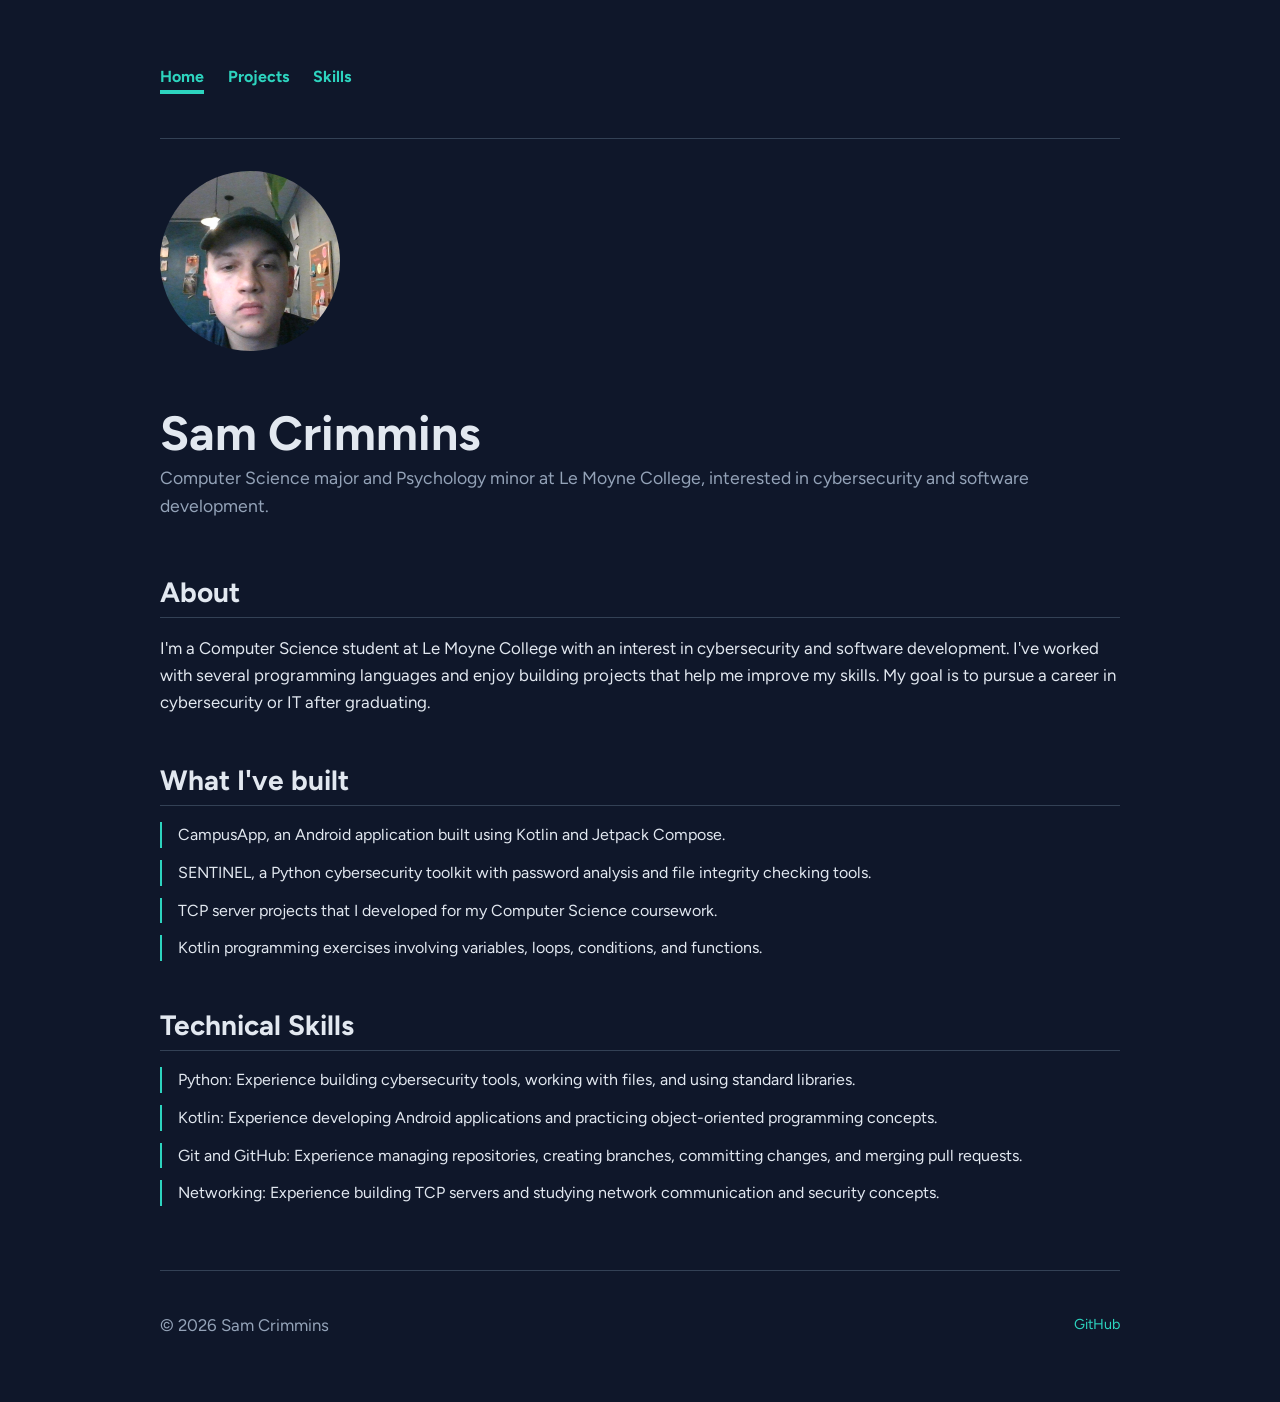
==== index.html @ 584e797f "Lab 14 done" ====
<!DOCTYPE html>
<html lang="en">

<head>
    <meta charset="UTF-8">
    <meta name="viewport" content="width=device-width, initial-scale=1.0">
    <title>Sam Crimmins</title>

    <!-- Class 12 · Step 1: a typeface I chose -->
    <link rel="preconnect" href="https://fonts.googleapis.com">
    <link rel="preconnect" href="https://fonts.gstatic.com" crossorigin>
    <link href="https://fonts.googleapis.com/css2?family=Figtree:wght@400;700&display=swap" rel="stylesheet">
    <link rel="stylesheet" href="styles.css">
</head>

<body>

    <!-- Lab 13 · Task 3: three-page navigation -->
    <nav>
        <ul>
            <li><a href="index.html" class="current">Home</a></li>
            <li><a href="projects.html">Projects</a></li>
            <li><a href="skills.html">Skills</a></li>
        </ul>
    </nav>

    <!-- Class 11 · Step 2: the page -->
    <!-- Lab 12 · Task 1: group the text so it stacks beside the photo -->
    <header>
        <img src="images/me.jpg" alt="Portrait of Sam Crimmins" class="portrait">

        <div>
            <h1>Sam Crimmins</h1>
            <p>Computer Science major and Psychology minor at Le Moyne College, interested in cybersecurity and software development.</p>
        </div>
    </header>

    <main>
        <section>
            <h2>About</h2>
            <p>I'm a Computer Science student at Le Moyne College with an interest in cybersecurity and software development. I've worked with several programming languages and enjoy building projects that help me improve my skills. My goal is to pursue a career in cybersecurity or IT after graduating.</p>
        </section>

        <section>
            <h2>What I've built</h2>
            <ul>
                <li>CampusApp, an Android application built using Kotlin and Jetpack Compose.</li>
                <li>SENTINEL, a Python cybersecurity toolkit with password analysis and file integrity checking tools.</li>
                <li>TCP server projects that I developed for my Computer Science coursework.</li>
                <li>Kotlin programming exercises involving variables, loops, conditions, and functions.</li>
            </ul>
        </section>

        <!-- Lab 11 · Task 2: technical skills section -->
        <section>
            <h2>Technical Skills</h2>
            <ul>
                <li>Python: Experience building cybersecurity tools, working with files, and using standard libraries.</li>
                <li>Kotlin: Experience developing Android applications and practicing object-oriented programming concepts.</li>
                <li>Git and GitHub: Experience managing repositories, creating branches, committing changes, and merging pull requests.</li>
                <li>Networking: Experience building TCP servers and studying network communication and security concepts.</li>
            </ul>
        </section>
    </main>

    <!-- Lab 12 · Task 3: two things in the footer -->
    <footer>
        <p>© 2026 Sam Crimmins</p>
        <a href="https://github.com/Trickster46123" target="_blank" rel="noopener">GitHub</a>
    </footer>

</body>
</html>
---- styles.css ----
/* Class 11 · Step 4: the basics */

/* Lab 11 · Task 5: my colors */
:root {
    --text: #e2e8f0;
    --text-muted: #94a3b8;
    --accent: #2dd4bf;
    --background: #0f172a;
    --border: #334155;
}

/* Lab 12 · Task 1: header side by side */
header {
    display: flex;
    align-items: center;
    gap: 1.5rem;
    flex-wrap: wrap;
}

body {
    font-family: "Figtree", system-ui, -apple-system, sans-serif;
    color: var(--text);
    background: var(--background);
    line-height: 1.6;
    max-width: 42rem;
    margin: 0 auto;
    padding: 3rem 1.5rem;
}

h1 {
    /* Class 12 · Step 2: my own scale */
    font-size: 3rem;
    line-height: 1.1;
    margin-bottom: 0.25rem;
}

header p {
    color: var(--text-muted);
    font-size: 1.1rem;
    margin-top: 0;
}

h2 {
    font-size: 1.75rem;
    line-height: 1.2;
    margin-top: 2.5rem;
    margin-bottom: 1rem;
    border-bottom: 1px solid var(--border);
    padding-bottom: 0.5rem;
}

p {
    font-size: 1.05rem;
    margin-bottom: 1rem;
}


/* Lab 12 · Task 3: footer */
/* Lab 14 · Task 4: footer stacks on narrow screens */
footer {
    margin-top: 4rem;
    color: var(--text-muted);
    font-size: 0.9rem;
    border-top: 1px solid var(--border);
    padding-top: 1.5rem;
    display: flex;
    flex-direction: column;
    gap: 0.5rem;
    align-items: center;
}


/* Lab 11 · Task 4: links */
a {
    color: var(--accent);
    text-decoration: none;
    border-bottom: 1px solid transparent;
}

a:hover {
    border-bottom-color: var(--accent);
}

/* Class 12 · Step 3: image styling */
.portrait {
    width: 180px;
    height: 180px;
    object-fit: cover;
    border-radius: 50%;
}

/* Class 12 · Step 4: spacing on purpose */
section {
    margin-bottom: 3rem;
}

/* Lab 12 · Task 2: list without bullets */
ul {
    list-style: none;
    padding-left: 0;
}

li {
    margin-bottom: 0.75rem;
    padding-left: 1rem;
    border-left: 2px solid var(--accent);
}

/* Lab 13: navigation styling */
nav {
    padding-bottom: 1rem;
    border-bottom: 1px solid var(--border);
    margin-bottom: 2rem;
}

nav a {
    font-weight: 700;
    padding-bottom: 0.25rem;
    border-bottom: 4px solid transparent;
}

nav a:hover,
nav a.current {
    border-bottom-color: var(--accent);
}

nav a:focus-visible {
    outline: 2px solid var(--accent);
    outline-offset: 4px;
}

/* Lab 14 · Task 1: navigation stacks on narrow screens */
nav ul {
    display: flex;
    flex-direction: column;
    gap: 0.5rem;
    list-style: none;
    padding-left: 0;
    margin-bottom: 2rem;
}

nav li {
    margin-bottom: 0;
    padding-left: 0;
    border-left: none;
}

/* Class 14 · Step 3: stack by default */
.cards {
    display: flex;
    flex-direction: column;
    gap: 1.5rem;
}
/* Class 14 · Step 2: card styling */
.card {
    flex: 1;
    padding: 1.5rem;
    border: 1px solid var(--border);
    border-radius: 8px;
}

/* Class 14 · Step 3 and Lab 14 · Tasks 1 and 4 */
@media (min-width: 40rem) {
    .cards {
        flex-direction: row;
    }

    nav ul {
        flex-direction: row;
        gap: 1.5rem;
    }

    footer {
        flex-direction: row;
        justify-content: space-between;
    }
}

/* Lab 14 · Task 6: wider layout on large screens */
@media (min-width: 64rem) {
    body {
        max-width: 60rem;
    }
}
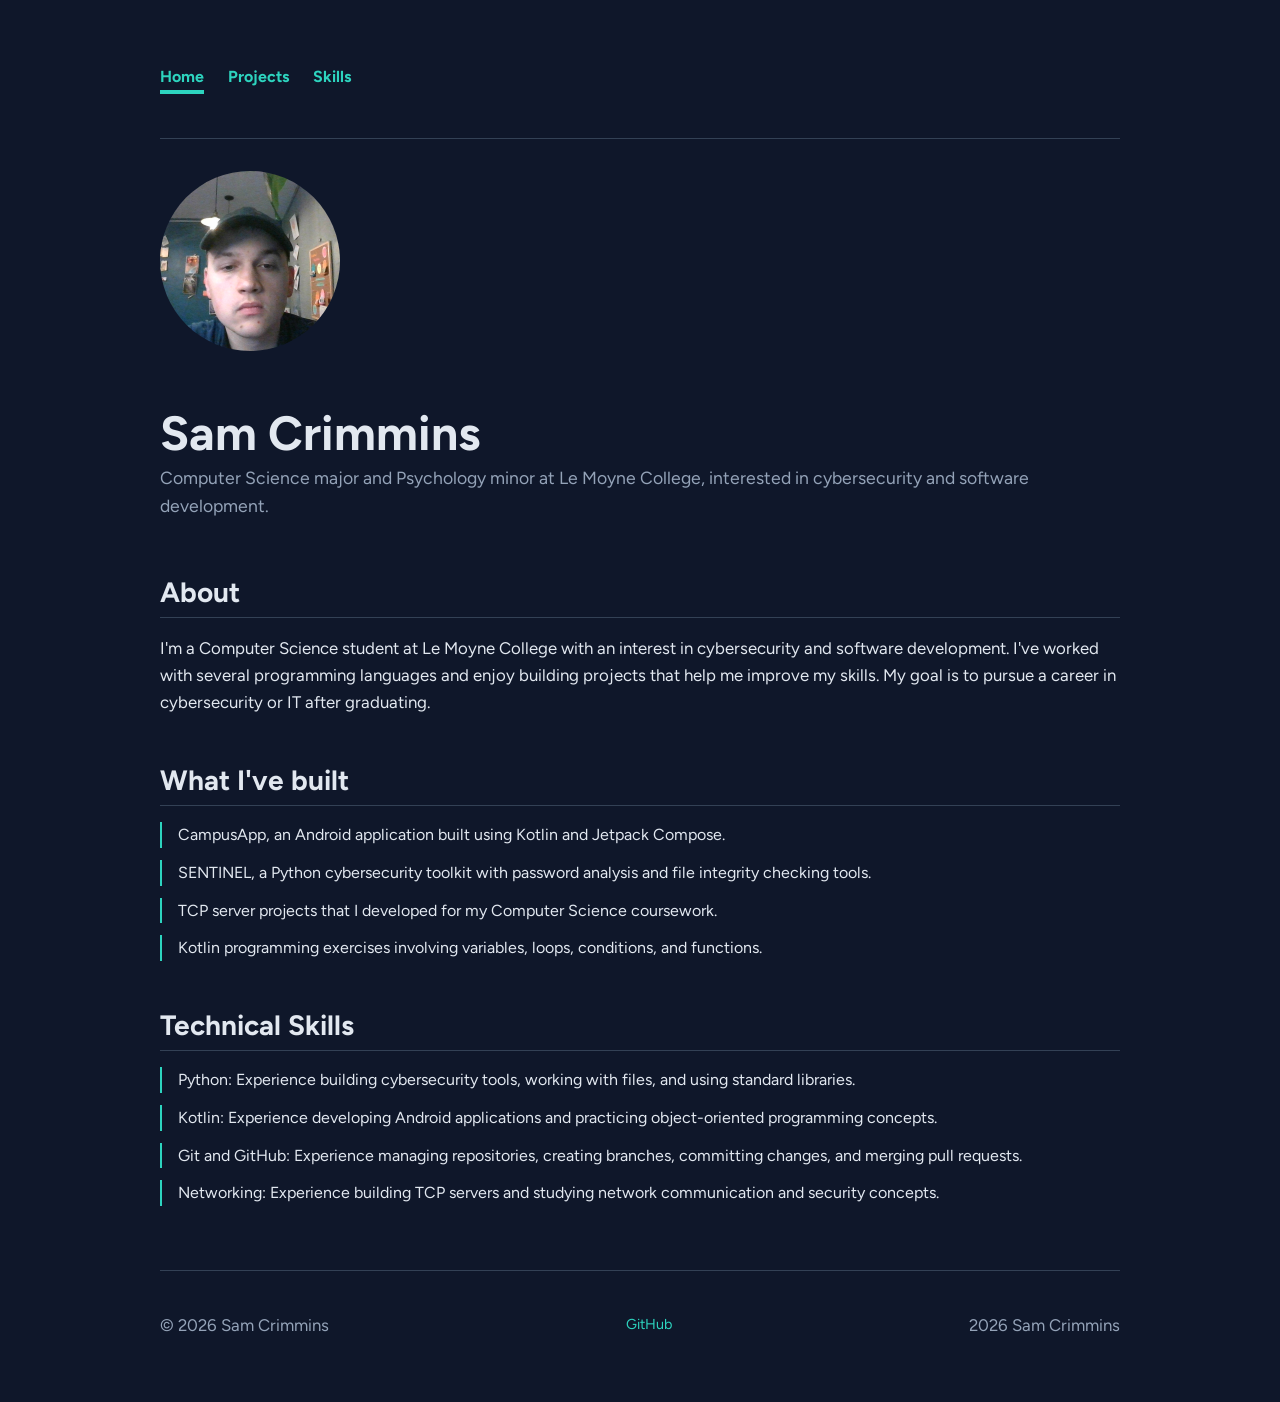
==== commit 34d95e5d: "S15 done" ====
--- a/index.html
+++ b/index.html
@@ -12,6 +12,8 @@
     <link rel="preconnect" href="https://fonts.gstatic.com" crossorigin>
     <link href="https://fonts.googleapis.com/css2?family=Figtree:wght@400;700&display=swap" rel="stylesheet">
     <link rel="stylesheet" href="styles.css">
+    <!-- Class 15: Step 2: my third file -->
+    <script src="script.js" defer ></script>
 </head>
 
 <body>
@@ -60,7 +62,6 @@
                 <li>Kotlin: Experience developing Android applications and practicing object-oriented programming concepts.</li>
                 <li>Git and GitHub: Experience managing repositories, creating branches, committing changes, and merging pull requests.</li>
                 <li>Networking: Experience building TCP servers and studying network communication and security concepts.</li>
-            </ul>
         </section>
     </main>
 
@@ -68,6 +69,8 @@
     <footer>
         <p>© 2026 Sam Crimmins</p>
         <a href="https://github.com/Trickster46123" target="_blank" rel="noopener">GitHub</a>
+        <!-- Class 15: Step 2: the year, written by JavaScript-->
+        <p><span id="year"></span> Sam Crimmins</p>
     </footer>
 
 </body>
--- a/styles.css
+++ b/styles.css
@@ -182,4 +182,12 @@
     body {
         max-width: 60rem;
     }
+}
+
+body.dark {
+    --text: white;
+    --text-muted: silver;
+    --accent: skyblue;
+    --background: black;
+    --border: dimgray;
 }
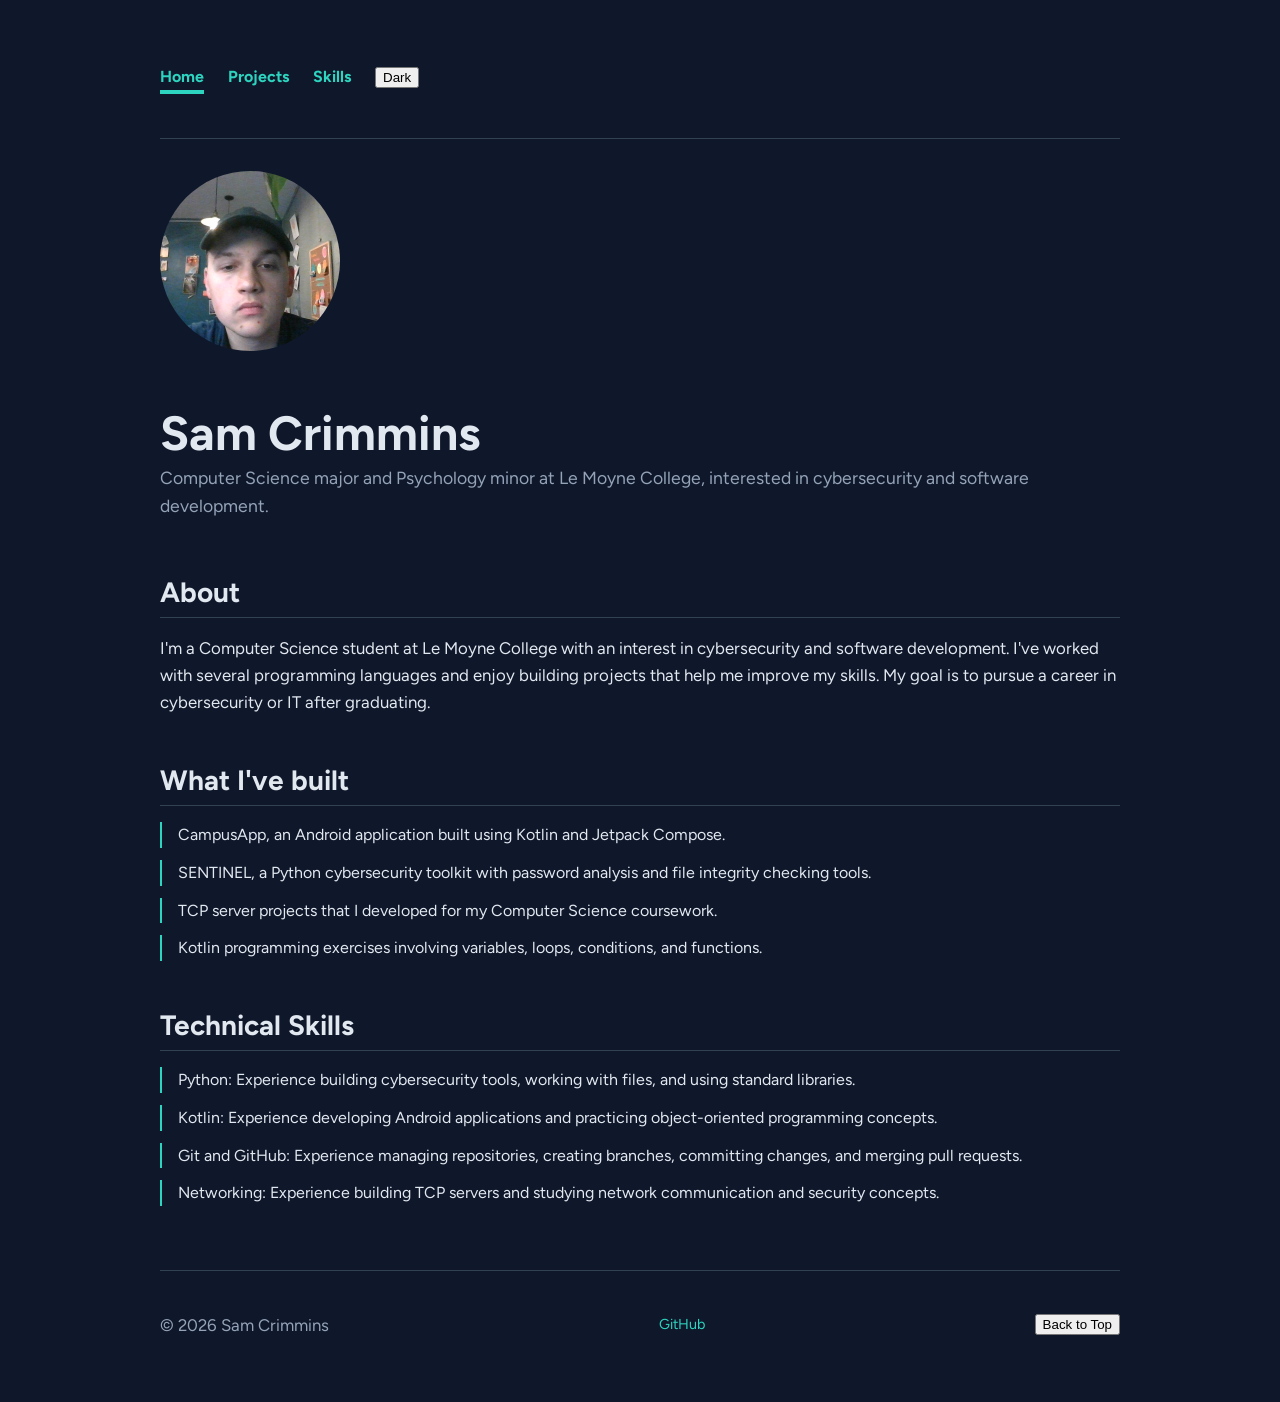
==== commit 42a53cf9: "Lab 15 done" ====
--- a/index.html
+++ b/index.html
@@ -19,13 +19,16 @@
 <body>
 
     <!-- Lab 13 · Task 3: three-page navigation -->
-    <nav>
-        <ul>
-            <li><a href="index.html" class="current">Home</a></li>
-            <li><a href="projects.html">Projects</a></li>
-            <li><a href="skills.html">Skills</a></li>
-        </ul>
-    </nav>
+<nav>
+    <ul>
+        <li><a href="index.html" class="current">Home</a></li>
+        <li><a href="projects.html">Projects</a></li>
+        <li><a href="skills.html">Skills</a></li>
+
+        <!-- Class 15 · Step 3: the theme button -->
+        <li><button id="theme-toggle" type="button">Dark</button></li>
+    </ul>
+</nav>
 
     <!-- Class 11 · Step 2: the page -->
     <!-- Lab 12 · Task 1: group the text so it stacks beside the photo -->
@@ -62,16 +65,20 @@
                 <li>Kotlin: Experience developing Android applications and practicing object-oriented programming concepts.</li>
                 <li>Git and GitHub: Experience managing repositories, creating branches, committing changes, and merging pull requests.</li>
                 <li>Networking: Experience building TCP servers and studying network communication and security concepts.</li>
+            </ul>
         </section>
     </main>
 
-    <!-- Lab 12 · Task 3: two things in the footer -->
-    <footer>
-        <p>© 2026 Sam Crimmins</p>
-        <a href="https://github.com/Trickster46123" target="_blank" rel="noopener">GitHub</a>
-        <!-- Class 15: Step 2: the year, written by JavaScript-->
-        <p><span id="year"></span> Sam Crimmins</p>
-    </footer>
+<!-- Lab 12 · Task 3: two things in the footer -->
+<footer>
+    <!-- Class 15 · Step 2: the year, written by JavaScript -->
+    <p>&copy; <span id="year"></span> Sam Crimmins</p>
+
+    <a href="https://github.com/Trickster46123" target="_blank" rel="noopener">GitHub</a>
+
+    <!-- Lab 15 · Task 5: back-to-top button -->
+    <button id="back-to-top" type="button">Back to Top</button>
+</footer>
 
 </body>
 </html>
--- a/styles.css
+++ b/styles.css
@@ -186,8 +186,8 @@
 
 body.dark {
     --text: white;
-    --text-muted: silver;
+    --text-muted: lightgray;
     --accent: skyblue;
     --background: black;
     --border: dimgray;
-}+}
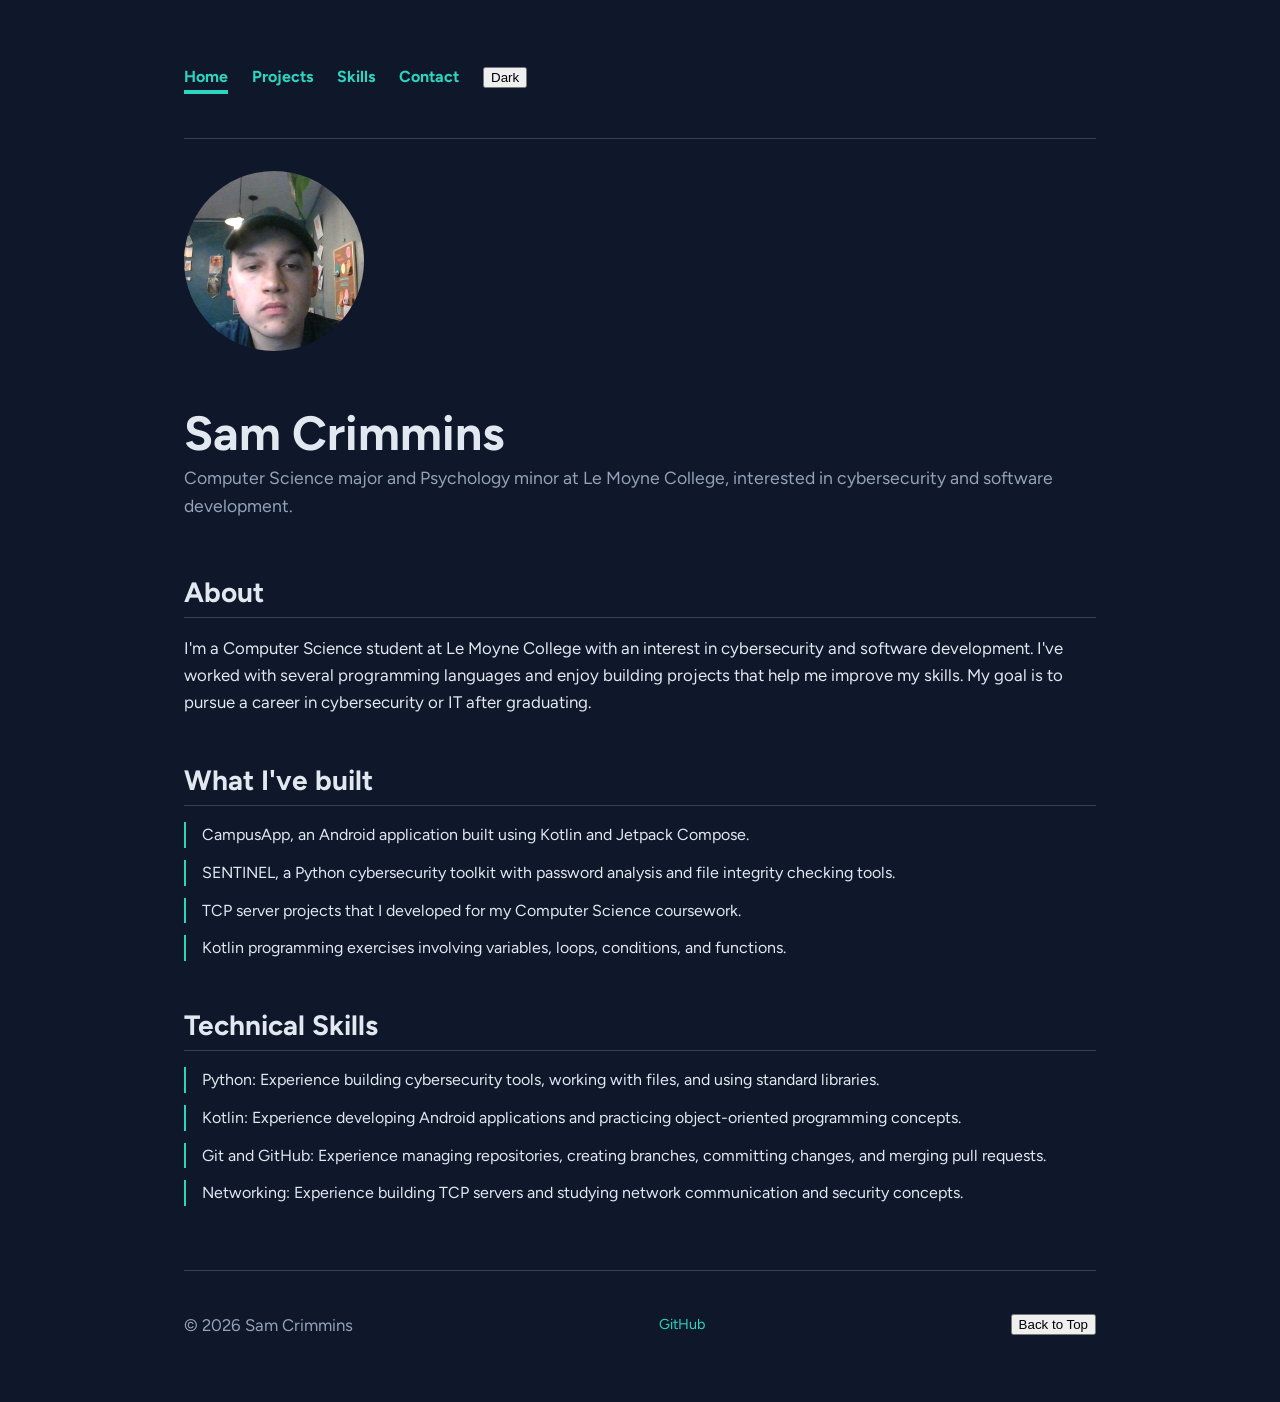
==== commit 6f6c7937: "S16 Done" ====
--- a/index.html
+++ b/index.html
@@ -24,6 +24,9 @@
         <li><a href="index.html" class="current">Home</a></li>
         <li><a href="projects.html">Projects</a></li>
         <li><a href="skills.html">Skills</a></li>
+             <!-- Class 16: Step 1: the contact Link -->
+        <li><a href="contact.html">Contact</a></li>
+
 
         <!-- Class 15 · Step 3: the theme button -->
         <li><button id="theme-toggle" type="button">Dark</button></li>
--- a/styles.css
+++ b/styles.css
@@ -1,4 +1,7 @@
-
+/* Class 16: Step 3: padding counts inside width, */
+    * { 
+    box-sizing: border-box;
+}
 /* Class 11 · Step 4: the basics */
 
 /* Lab 11 · Task 5: my colors */
@@ -191,3 +194,41 @@
     --background: black;
     --border: dimgray;
 }
+
+/* Class 16: Step 3: the form */
+form label { 
+    display:block;
+    font-weight: 700;
+    margin-bottom: 0.25rem;
+}
+
+form input, form textarea {
+    font-family: inherit;
+    width: 100%;
+    padding: 0.5rem;
+    border: 1px solid var(--background);
+    border-radius: 6px;
+    background: var(--background);
+    color: var(--text);
+}
+
+form input:focus, form textarea:focus {
+    outline: 2px solid var(--accent);
+    outline-offset: 5px;
+}
+
+form button { 
+    font: inherit;
+    font-weight: 700;
+    color: var(--background);
+    background: var(--accent);
+    border: none;
+    border-radius: 6px;
+    padding: 0.6rem;
+    cursor: pointer;
+}
+
+#form-status {
+   font-weight: 700;
+   color: var(--text);
+}
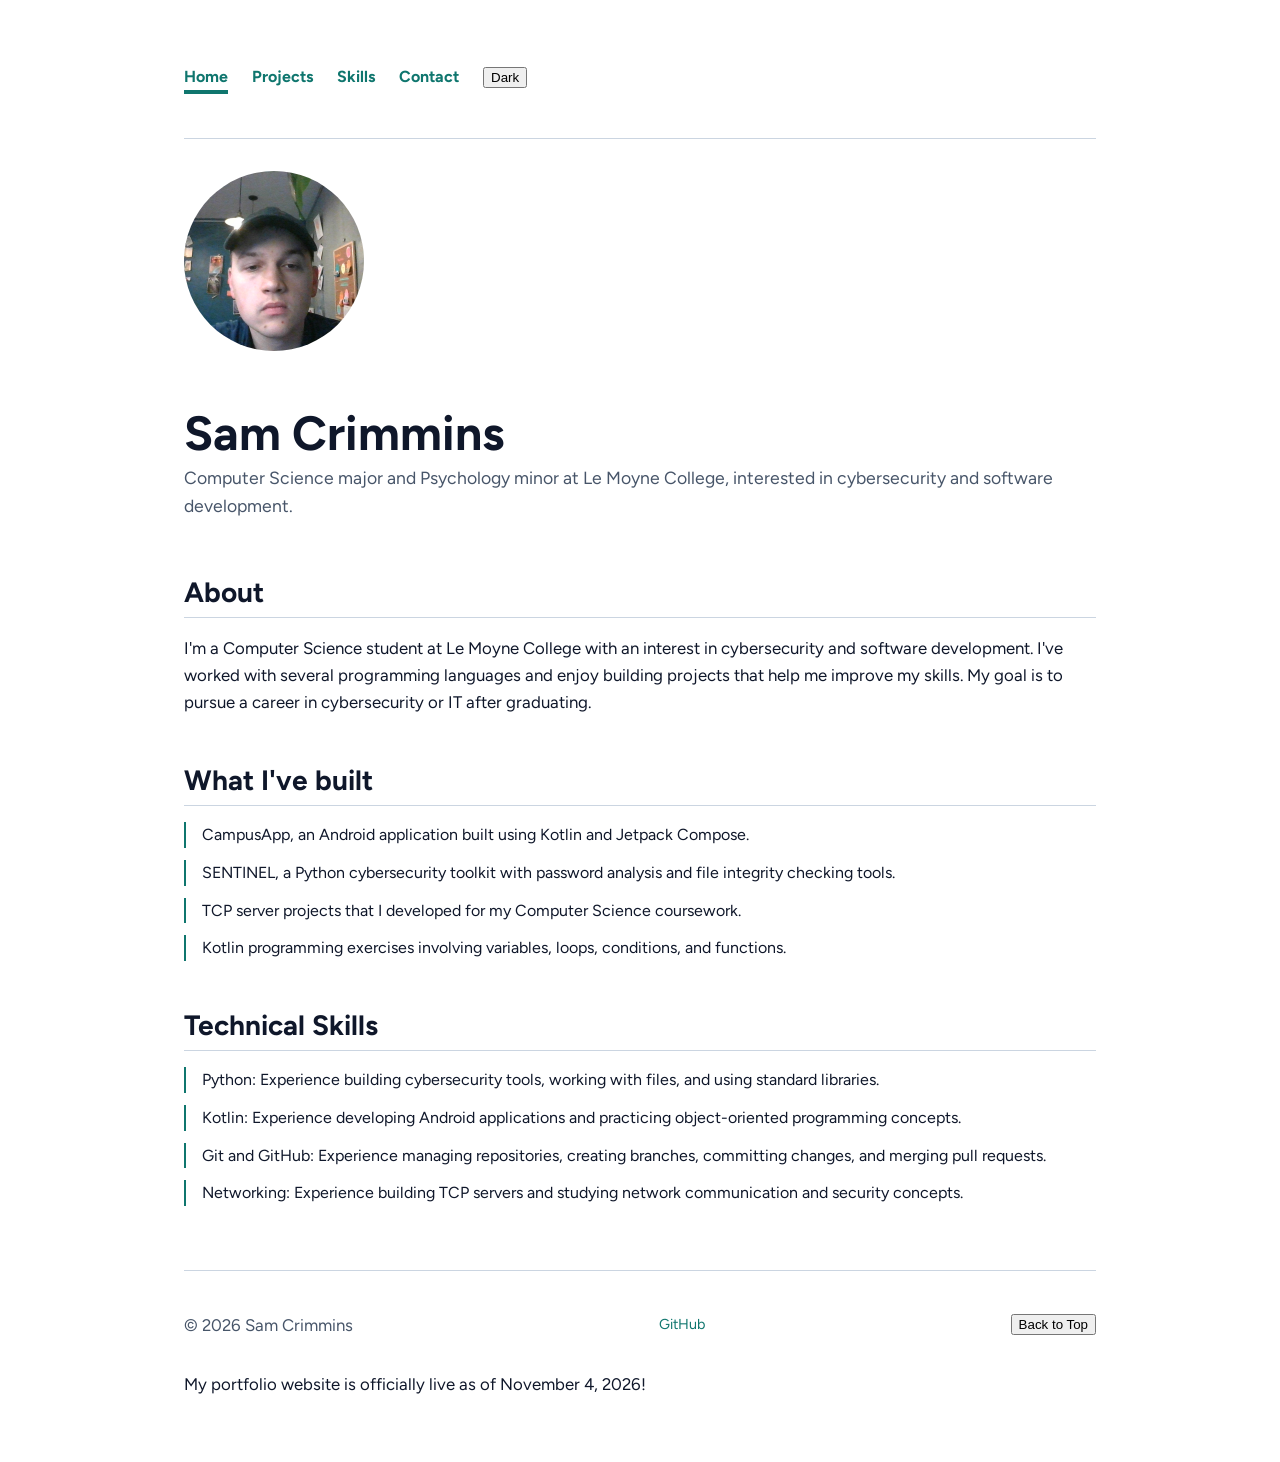
==== commit 2640dc09: "Lab 17 done" ====
--- a/index.html
+++ b/index.html
@@ -85,3 +85,6 @@
 
 </body>
 </html>
+
+<!-- Lab 17 · Task 3: something I can see -->
+<p>My portfolio website is officially live as of November 4, 2026!</p>
--- a/styles.css
+++ b/styles.css
@@ -1,16 +1,19 @@
-/* Class 16: Step 3: padding counts inside width, */
-    * { 
+
+/* Class 16: Step 3: padding counts inside width */
+* {
     box-sizing: border-box;
 }
+
 /* Class 11 · Step 4: the basics */
 
 /* Lab 11 · Task 5: my colors */
 :root {
-    --text: #e2e8f0;
-    --text-muted: #94a3b8;
-    --accent: #2dd4bf;
-    --background: #0f172a;
-    --border: #334155;
+    --text: #0f172a;
+    --text-muted: #475569;
+    --accent: #0f766e;
+    --background: #ffffff;
+    --border: #cbd5e1;
+    --error: crimson;
 }
 
 /* Lab 12 · Task 1: header side by side */
@@ -58,7 +61,6 @@
     margin-bottom: 1rem;
 }
 
-
 /* Lab 12 · Task 3: footer */
 /* Lab 14 · Task 4: footer stacks on narrow screens */
 footer {
@@ -73,7 +75,6 @@
     align-items: center;
 }
 
-
 /* Lab 11 · Task 4: links */
 a {
     color: var(--accent);
@@ -155,6 +156,7 @@
     flex-direction: column;
     gap: 1.5rem;
 }
+
 /* Class 14 · Step 2: card styling */
 .card {
     flex: 1;
@@ -187,48 +189,72 @@
     }
 }
 
+/* Class 15 · Step 3: dark theme */
 body.dark {
     --text: white;
     --text-muted: lightgray;
     --accent: skyblue;
     --background: black;
     --border: dimgray;
-}
-
-/* Class 16: Step 3: the form */
-form label { 
-    display:block;
+    --error: lightsalmon;
+}
+
+/* Class 16 · Step 3: form labels */
+form label {
+    display: block;
     font-weight: 700;
     margin-bottom: 0.25rem;
 }
 
-form input, form textarea {
-    font-family: inherit;
+/* Class 16 · Step 3: form fields */
+form input,
+form textarea {
+    font: inherit;
     width: 100%;
     padding: 0.5rem;
-    border: 1px solid var(--background);
+    border: 1px solid var(--border);
     border-radius: 6px;
-    background: var(--background);
-    color: var(--text);
-}
-
-form input:focus, form textarea:focus {
+    background: white;
+    color: #0f172a;
+}
+
+form input:focus,
+form textarea:focus {
     outline: 2px solid var(--accent);
-    outline-offset: 5px;
-}
-
-form button { 
+    outline-offset: 1px;
+}
+
+/* Class 16 · Step 3: submit button */
+form button {
     font: inherit;
     font-weight: 700;
     color: var(--background);
     background: var(--accent);
     border: none;
     border-radius: 6px;
-    padding: 0.6rem;
+    padding: 0.6rem 1.4rem;
+    min-height: 44px;
     cursor: pointer;
 }
 
 #form-status {
-   font-weight: 700;
-   color: var(--text);
-}
+    font-weight: 700;
+    color: var(--accent);
+}
+
+/* Lab 16 · Task 1: the error state */
+#form-status.error {
+    color: var(--error);
+}
+
+/* Lab 16 · Task 3: improve the header on phone screens */
+@media (max-width: 39.999rem) {
+    h1 {
+        font-size: 2.25rem;
+    }
+
+    .portrait {
+        width: 140px;
+        height: 140px;
+    }
+}
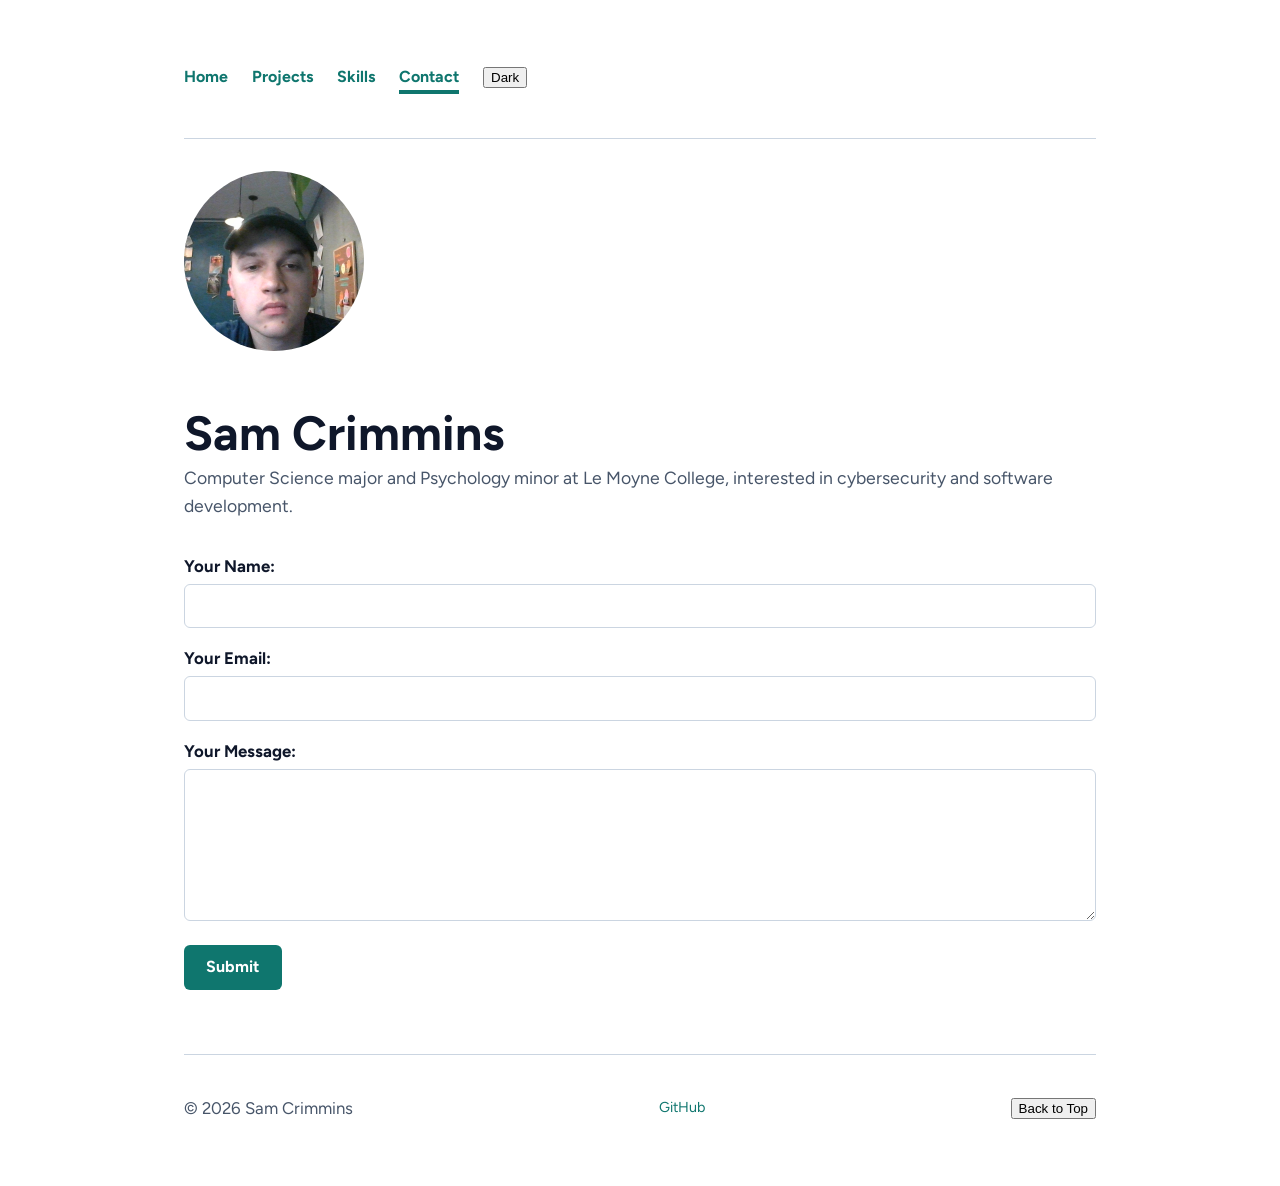
==== commit 93381767: "S18 done" ====
--- a/index.html
+++ b/index.html
@@ -5,86 +5,109 @@
 <head>
     <meta charset="UTF-8">
     <meta name="viewport" content="width=device-width, initial-scale=1.0">
-    <title>Sam Crimmins</title>
+
+    <!-- Class 16: Step 1: my contact page -->
+    <title>Contact - Sam Crimmins</title>
 
     <!-- Class 12 · Step 1: a typeface I chose -->
     <link rel="preconnect" href="https://fonts.googleapis.com">
     <link rel="preconnect" href="https://fonts.gstatic.com" crossorigin>
     <link href="https://fonts.googleapis.com/css2?family=Figtree:wght@400;700&display=swap" rel="stylesheet">
+
     <link rel="stylesheet" href="styles.css">
+
     <!-- Class 15: Step 2: my third file -->
-    <script src="script.js" defer ></script>
+    <script src="script.js" defer></script>
 </head>
 
 <body>
 
-    <!-- Lab 13 · Task 3: three-page navigation -->
-<nav>
-    <ul>
-        <li><a href="index.html" class="current">Home</a></li>
-        <li><a href="projects.html">Projects</a></li>
-        <li><a href="skills.html">Skills</a></li>
-             <!-- Class 16: Step 1: the contact Link -->
-        <li><a href="contact.html">Contact</a></li>
+    <!-- Lab 13 · Task 3: navigation -->
+    <nav>
+        <ul>
+            <li><a href="index.html">Home</a></li>
+            <li><a href="projects.html">Projects</a></li>
+            <li><a href="skills.html">Skills</a></li>
 
+            <!-- Class 16: Step 1: the contact link -->
+            <li><a href="contact.html" class="current">Contact</a></li>
 
-        <!-- Class 15 · Step 3: the theme button -->
-        <li><button id="theme-toggle" type="button">Dark</button></li>
-    </ul>
-</nav>
+            <!-- Class 15 · Step 3: the theme button -->
+            <li><button id="theme-toggle" type="button">Dark</button></li>
+        </ul>
+    </nav>
 
-    <!-- Class 11 · Step 2: the page -->
     <!-- Lab 12 · Task 1: group the text so it stacks beside the photo -->
     <header>
         <img src="images/me.jpg" alt="Portrait of Sam Crimmins" class="portrait">
 
-        <div>
+        <div class="header-text">
             <h1>Sam Crimmins</h1>
-            <p>Computer Science major and Psychology minor at Le Moyne College, interested in cybersecurity and software development.</p>
+            <p>
+                Computer Science major and Psychology minor at Le Moyne College,
+                interested in cybersecurity and software development.
+            </p>
         </div>
     </header>
 
     <main>
-        <section>
-            <h2>About</h2>
-            <p>I'm a Computer Science student at Le Moyne College with an interest in cybersecurity and software development. I've worked with several programming languages and enjoy building projects that help me improve my skills. My goal is to pursue a career in cybersecurity or IT after graduating.</p>
-        </section>
 
-        <section>
-            <h2>What I've built</h2>
-            <ul>
-                <li>CampusApp, an Android application built using Kotlin and Jetpack Compose.</li>
-                <li>SENTINEL, a Python cybersecurity toolkit with password analysis and file integrity checking tools.</li>
-                <li>TCP server projects that I developed for my Computer Science coursework.</li>
-                <li>Kotlin programming exercises involving variables, loops, conditions, and functions.</li>
-            </ul>
-        </section>
+        <!-- Class 18: Step 1: let Netlify handle the submission -->
+        <form id="contact-form"
+              name="contact"
+              method="POST"
+              data-netlify="true"
+              netlify-honeypot="bot-field">
 
-        <!-- Lab 11 · Task 2: technical skills section -->
-        <section>
-            <h2>Technical Skills</h2>
-            <ul>
-                <li>Python: Experience building cybersecurity tools, working with files, and using standard libraries.</li>
-                <li>Kotlin: Experience developing Android applications and practicing object-oriented programming concepts.</li>
-                <li>Git and GitHub: Experience managing repositories, creating branches, committing changes, and merging pull requests.</li>
-                <li>Networking: Experience building TCP servers and studying network communication and security concepts.</li>
-            </ul>
-        </section>
+            <input type="hidden" name="form-name" value="contact">
+
+            <!-- Class 18: Step 1: honeypot field -->
+            <p class="hidden-field">
+                <label>
+                    Leave this empty:
+                    <input name="bot-field" type="text">
+                </label>
+            </p>
+
+            <!-- Class 16 · Step 2: a form -->
+            <p>
+                <label for="name">Your Name:</label>
+                <input type="text" id="name" name="name" required>
+            </p>
+
+            <p>
+                <label for="email">Your Email:</label>
+                <input type="email" id="email" name="email" required>
+            </p>
+
+            <p>
+                <label for="message">Your Message:</label>
+                <textarea id="message" name="message" rows="5" required></textarea>
+            </p>
+
+            <button type="submit">Submit</button>
+
+            <!-- Class 16 · Step 3: form feedback -->
+            <p id="form-status" role="status" aria-live="polite"></p>
+
+        </form>
+
     </main>
 
-<!-- Lab 12 · Task 3: two things in the footer -->
-<footer>
-    <!-- Class 15 · Step 2: the year, written by JavaScript -->
-    <p>&copy; <span id="year"></span> Sam Crimmins</p>
+    <!-- Lab 12 · Task 3: two things in the footer -->
+    <footer>
 
-    <a href="https://github.com/Trickster46123" target="_blank" rel="noopener">GitHub</a>
+        <!-- Class 15 · Step 2: the year, written by JavaScript -->
+        <p>&copy; <span id="year"></span> Sam Crimmins</p>
 
-    <!-- Lab 15 · Task 5: back-to-top button -->
-    <button id="back-to-top" type="button">Back to Top</button>
-</footer>
+        <a href="https://github.com/Trickster46123"
+           target="_blank"
+           rel="noopener">GitHub</a>
+
+        <!-- Lab 15 · Task 5: back-to-top button -->
+        <button id="back-to-top" type="button">Back to Top</button>
+
+    </footer>
 
 </body>
 </html>
-
-<!-- Lab 17 · Task 3: something I can see -->
-<p>My portfolio website is officially live as of November 4, 2026!</p>
--- a/styles.css
+++ b/styles.css
@@ -258,3 +258,8 @@
         height: 140px;
     }
 }
+
+/* Class 18: Step 2: the honeypot, hidden from people */
+.hidden-field {
+    display: none;
+}
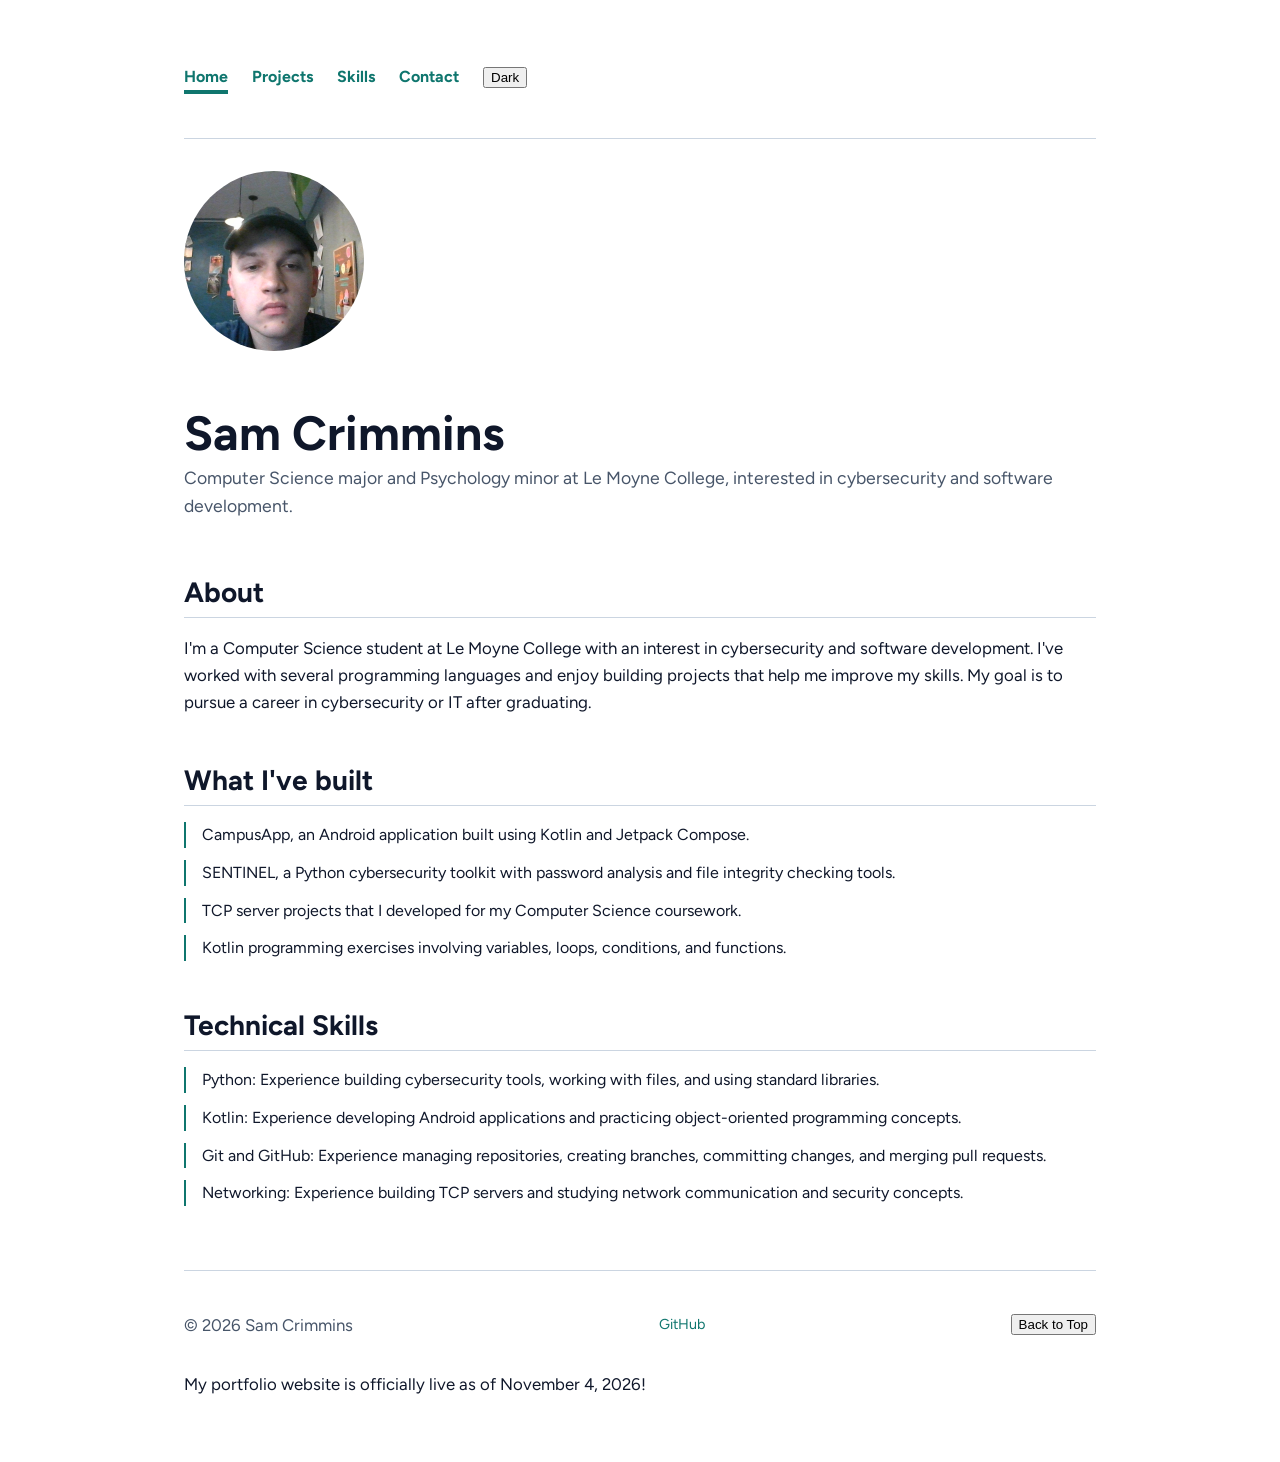
==== commit 0084d1eb: "Lab 18 mobile fixes" ====
--- a/index.html
+++ b/index.html
@@ -5,109 +5,86 @@
 <head>
     <meta charset="UTF-8">
     <meta name="viewport" content="width=device-width, initial-scale=1.0">
-
-    <!-- Class 16: Step 1: my contact page -->
-    <title>Contact - Sam Crimmins</title>
+    <title>Sam Crimmins</title>
 
     <!-- Class 12 · Step 1: a typeface I chose -->
     <link rel="preconnect" href="https://fonts.googleapis.com">
     <link rel="preconnect" href="https://fonts.gstatic.com" crossorigin>
     <link href="https://fonts.googleapis.com/css2?family=Figtree:wght@400;700&display=swap" rel="stylesheet">
-
     <link rel="stylesheet" href="styles.css">
-
     <!-- Class 15: Step 2: my third file -->
-    <script src="script.js" defer></script>
+    <script src="script.js" defer ></script>
 </head>
 
 <body>
 
-    <!-- Lab 13 · Task 3: navigation -->
-    <nav>
-        <ul>
-            <li><a href="index.html">Home</a></li>
-            <li><a href="projects.html">Projects</a></li>
-            <li><a href="skills.html">Skills</a></li>
+    <!-- Lab 13 · Task 3: three-page navigation -->
+<nav>
+    <ul>
+        <li><a href="index.html" class="current">Home</a></li>
+        <li><a href="projects.html">Projects</a></li>
+        <li><a href="skills.html">Skills</a></li>
+             <!-- Class 16: Step 1: the contact Link -->
+        <li><a href="contact.html">Contact</a></li>
 
-            <!-- Class 16: Step 1: the contact link -->
-            <li><a href="contact.html" class="current">Contact</a></li>
 
-            <!-- Class 15 · Step 3: the theme button -->
-            <li><button id="theme-toggle" type="button">Dark</button></li>
-        </ul>
-    </nav>
+        <!-- Class 15 · Step 3: the theme button -->
+        <li><button id="theme-toggle" type="button">Dark</button></li>
+    </ul>
+</nav>
 
+    <!-- Class 11 · Step 2: the page -->
     <!-- Lab 12 · Task 1: group the text so it stacks beside the photo -->
     <header>
         <img src="images/me.jpg" alt="Portrait of Sam Crimmins" class="portrait">
 
-        <div class="header-text">
+        <div>
             <h1>Sam Crimmins</h1>
-            <p>
-                Computer Science major and Psychology minor at Le Moyne College,
-                interested in cybersecurity and software development.
-            </p>
+            <p>Computer Science major and Psychology minor at Le Moyne College, interested in cybersecurity and software development.</p>
         </div>
     </header>
 
     <main>
+        <section>
+            <h2>About</h2>
+            <p>I'm a Computer Science student at Le Moyne College with an interest in cybersecurity and software development. I've worked with several programming languages and enjoy building projects that help me improve my skills. My goal is to pursue a career in cybersecurity or IT after graduating.</p>
+        </section>
 
-        <!-- Class 18: Step 1: let Netlify handle the submission -->
-        <form id="contact-form"
-              name="contact"
-              method="POST"
-              data-netlify="true"
-              netlify-honeypot="bot-field">
+        <section>
+            <h2>What I've built</h2>
+            <ul>
+                <li>CampusApp, an Android application built using Kotlin and Jetpack Compose.</li>
+                <li>SENTINEL, a Python cybersecurity toolkit with password analysis and file integrity checking tools.</li>
+                <li>TCP server projects that I developed for my Computer Science coursework.</li>
+                <li>Kotlin programming exercises involving variables, loops, conditions, and functions.</li>
+            </ul>
+        </section>
 
-            <input type="hidden" name="form-name" value="contact">
-
-            <!-- Class 18: Step 1: honeypot field -->
-            <p class="hidden-field">
-                <label>
-                    Leave this empty:
-                    <input name="bot-field" type="text">
-                </label>
-            </p>
-
-            <!-- Class 16 · Step 2: a form -->
-            <p>
-                <label for="name">Your Name:</label>
-                <input type="text" id="name" name="name" required>
-            </p>
-
-            <p>
-                <label for="email">Your Email:</label>
-                <input type="email" id="email" name="email" required>
-            </p>
-
-            <p>
-                <label for="message">Your Message:</label>
-                <textarea id="message" name="message" rows="5" required></textarea>
-            </p>
-
-            <button type="submit">Submit</button>
-
-            <!-- Class 16 · Step 3: form feedback -->
-            <p id="form-status" role="status" aria-live="polite"></p>
-
-        </form>
-
+        <!-- Lab 11 · Task 2: technical skills section -->
+        <section>
+            <h2>Technical Skills</h2>
+            <ul>
+                <li>Python: Experience building cybersecurity tools, working with files, and using standard libraries.</li>
+                <li>Kotlin: Experience developing Android applications and practicing object-oriented programming concepts.</li>
+                <li>Git and GitHub: Experience managing repositories, creating branches, committing changes, and merging pull requests.</li>
+                <li>Networking: Experience building TCP servers and studying network communication and security concepts.</li>
+            </ul>
+        </section>
     </main>
 
-    <!-- Lab 12 · Task 3: two things in the footer -->
-    <footer>
+<!-- Lab 12 · Task 3: two things in the footer -->
+<footer>
+    <!-- Class 15 · Step 2: the year, written by JavaScript -->
+    <p>&copy; <span id="year"></span> Sam Crimmins</p>
 
-        <!-- Class 15 · Step 2: the year, written by JavaScript -->
-        <p>&copy; <span id="year"></span> Sam Crimmins</p>
+    <a href="https://github.com/Trickster46123" target="_blank" rel="noopener">GitHub</a>
 
-        <a href="https://github.com/Trickster46123"
-           target="_blank"
-           rel="noopener">GitHub</a>
-
-        <!-- Lab 15 · Task 5: back-to-top button -->
-        <button id="back-to-top" type="button">Back to Top</button>
-
-    </footer>
+    <!-- Lab 15 · Task 5: back-to-top button -->
+    <button id="back-to-top" type="button">Back to Top</button>
+</footer>
 
 </body>
 </html>
+
+<!-- Lab 17 · Task 3: something I can see -->
+<p>My portfolio website is officially live as of November 4, 2026!</p>
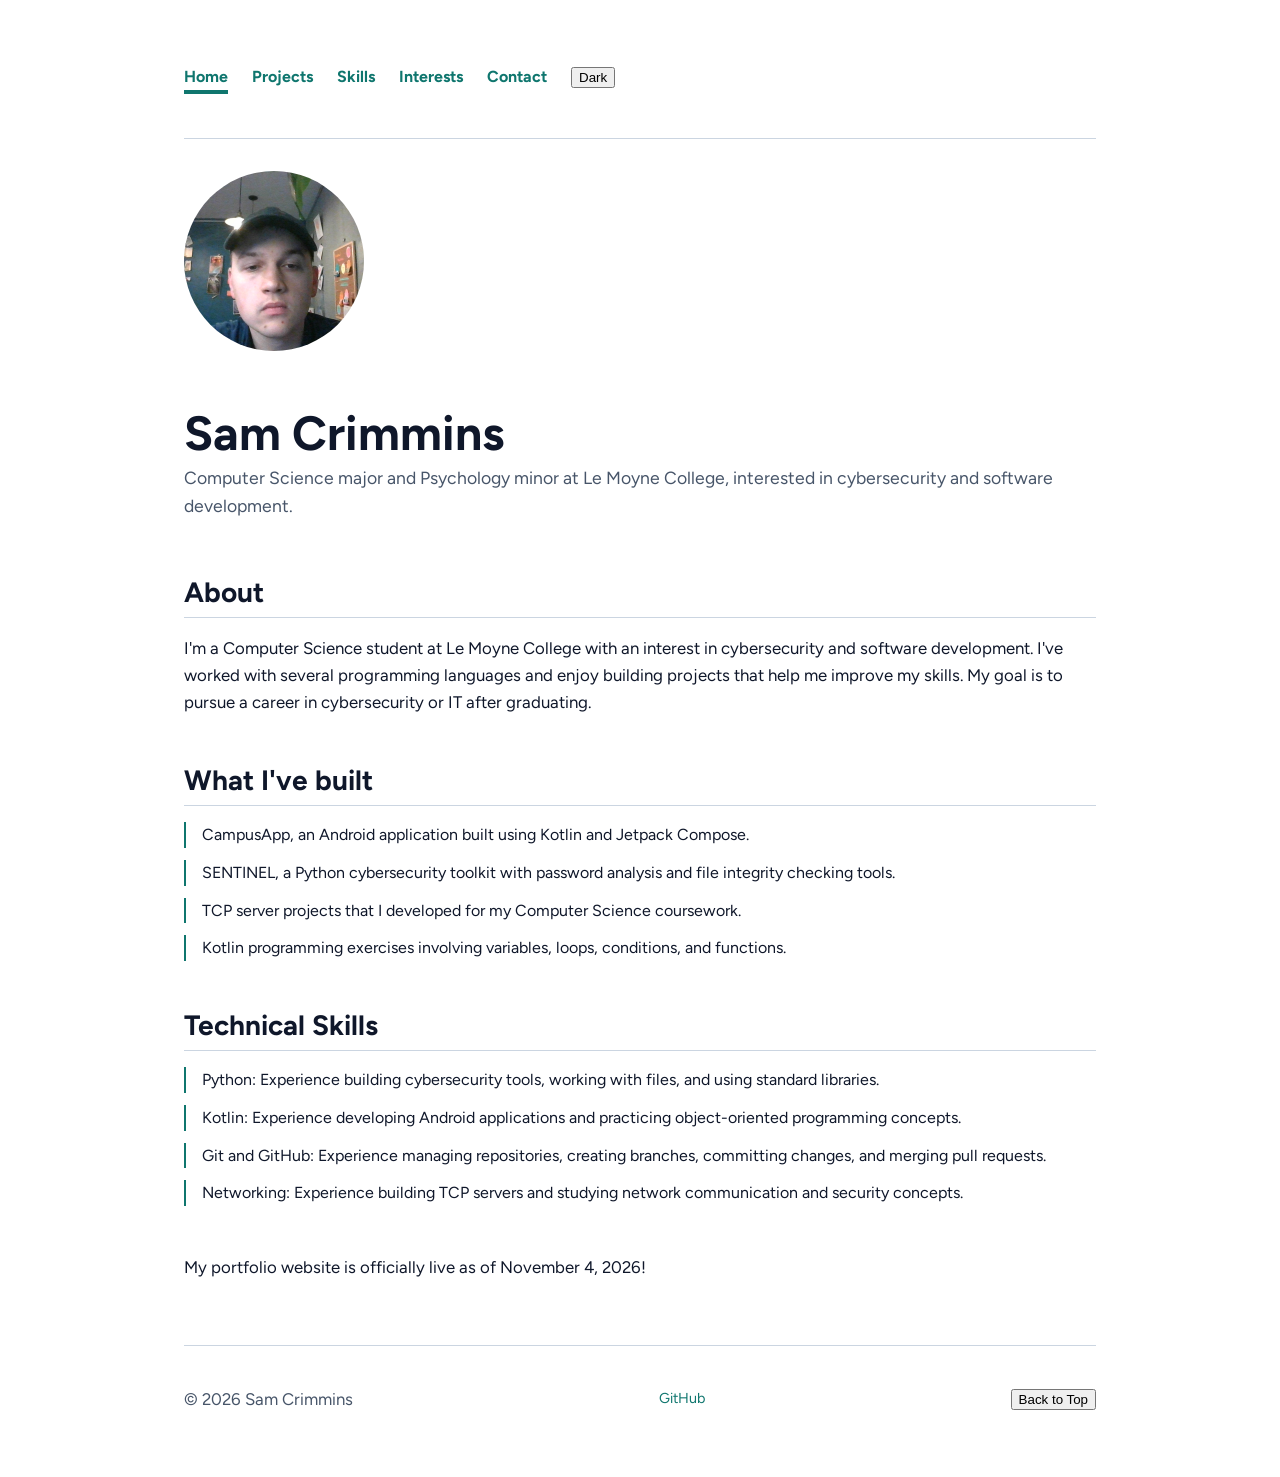
==== commit db0f7301: "S20 complete" ====
--- a/index.html
+++ b/index.html
@@ -11,43 +11,59 @@
     <link rel="preconnect" href="https://fonts.googleapis.com">
     <link rel="preconnect" href="https://fonts.gstatic.com" crossorigin>
     <link href="https://fonts.googleapis.com/css2?family=Figtree:wght@400;700&display=swap" rel="stylesheet">
+
     <link rel="stylesheet" href="styles.css">
+
     <!-- Class 15: Step 2: my third file -->
-    <script src="script.js" defer ></script>
+    <script src="script.js" defer></script>
 </head>
 
 <body>
 
-    <!-- Lab 13 · Task 3: three-page navigation -->
-<nav>
-    <ul>
-        <li><a href="index.html" class="current">Home</a></li>
-        <li><a href="projects.html">Projects</a></li>
-        <li><a href="skills.html">Skills</a></li>
-             <!-- Class 16: Step 1: the contact Link -->
-        <li><a href="contact.html">Contact</a></li>
+    <!-- Lab 13 · Task 3: navigation -->
+    <nav>
+        <ul>
+            <li><a href="index.html" class="current">Home</a></li>
+            <li><a href="projects.html">Projects</a></li>
+            <li><a href="skills.html">Skills</a></li>
 
+            <!-- Class 20 · Step 1: link to my API page -->
+            <li><a href="interests.html">Interests</a></li>
 
-        <!-- Class 15 · Step 3: the theme button -->
-        <li><button id="theme-toggle" type="button">Dark</button></li>
-    </ul>
-</nav>
+            <!-- Class 16 · Step 1: contact link -->
+            <li><a href="contact.html">Contact</a></li>
 
-    <!-- Class 11 · Step 2: the page -->
-    <!-- Lab 12 · Task 1: group the text so it stacks beside the photo -->
+            <!-- Class 15 · Step 3: theme button -->
+            <li><button id="theme-toggle" type="button">Dark</button></li>
+        </ul>
+    </nav>
+
+    <!-- Lab 12 · Task 1: header and portrait -->
     <header>
-        <img src="images/me.jpg" alt="Portrait of Sam Crimmins" class="portrait">
+        <img src="images/me.jpg"
+             alt="Portrait of Sam Crimmins"
+             class="portrait">
 
         <div>
             <h1>Sam Crimmins</h1>
-            <p>Computer Science major and Psychology minor at Le Moyne College, interested in cybersecurity and software development.</p>
+            <p>
+                Computer Science major and Psychology minor at Le Moyne College,
+                interested in cybersecurity and software development.
+            </p>
         </div>
     </header>
 
     <main>
+
         <section>
             <h2>About</h2>
-            <p>I'm a Computer Science student at Le Moyne College with an interest in cybersecurity and software development. I've worked with several programming languages and enjoy building projects that help me improve my skills. My goal is to pursue a career in cybersecurity or IT after graduating.</p>
+            <p>
+                I'm a Computer Science student at Le Moyne College with an interest
+                in cybersecurity and software development. I've worked with several
+                programming languages and enjoy building projects that help me improve
+                my skills. My goal is to pursue a career in cybersecurity or IT after
+                graduating.
+            </p>
         </section>
 
         <section>
@@ -70,21 +86,25 @@
                 <li>Networking: Experience building TCP servers and studying network communication and security concepts.</li>
             </ul>
         </section>
+
+        <!-- Lab 17 · Task 3: something I can see -->
+        <section>
+            <p>My portfolio website is officially live as of November 4, 2026!</p>
+        </section>
+
     </main>
 
-<!-- Lab 12 · Task 3: two things in the footer -->
-<footer>
-    <!-- Class 15 · Step 2: the year, written by JavaScript -->
-    <p>&copy; <span id="year"></span> Sam Crimmins</p>
+    <!-- Lab 12 · Task 3: footer -->
+    <footer>
+        <p>&copy; <span id="year"></span> Sam Crimmins</p>
 
-    <a href="https://github.com/Trickster46123" target="_blank" rel="noopener">GitHub</a>
+        <a href="https://github.com/Trickster46123"
+           target="_blank"
+           rel="noopener">GitHub</a>
 
-    <!-- Lab 15 · Task 5: back-to-top button -->
-    <button id="back-to-top" type="button">Back to Top</button>
-</footer>
+        <!-- Lab 15 · Task 5: back-to-top button -->
+        <button id="back-to-top" type="button">Back to Top</button>
+    </footer>
 
 </body>
 </html>
-
-<!-- Lab 17 · Task 3: something I can see -->
-<p>My portfolio website is officially live as of November 4, 2026!</p>
--- a/styles.css
+++ b/styles.css
@@ -263,3 +263,43 @@
 .hidden-field {
     display: none;
 }
+
+
+/* Class 20 · Step 5: cards use my existing theme variables */
+
+.interests-section {
+    max-width: 1000px;
+    margin: 2rem auto;
+    padding: 1rem;
+}
+
+.showcase-grid {
+    display: grid;
+    grid-template-columns: repeat(auto-fit, minmax(min(100%, 250px), 1fr));
+    gap: 1rem;
+}
+
+.showcase-card {
+    padding: 1rem;
+    border: 1px solid var(--border, lightgray);
+    background: var(--background, white);
+    color: var(--text, black);
+    border-radius: 12px;
+}
+
+.showcase-card h3 {
+    margin: 0 0 .4rem;
+}
+
+.showcase-card small {
+    color: var(--accent, royalblue);
+    font-weight: 700;
+}
+
+.showcase-card p {
+    line-height: 1.5;
+}
+
+#showcase-status {
+    color: var(--text-muted, dimgray);
+}
